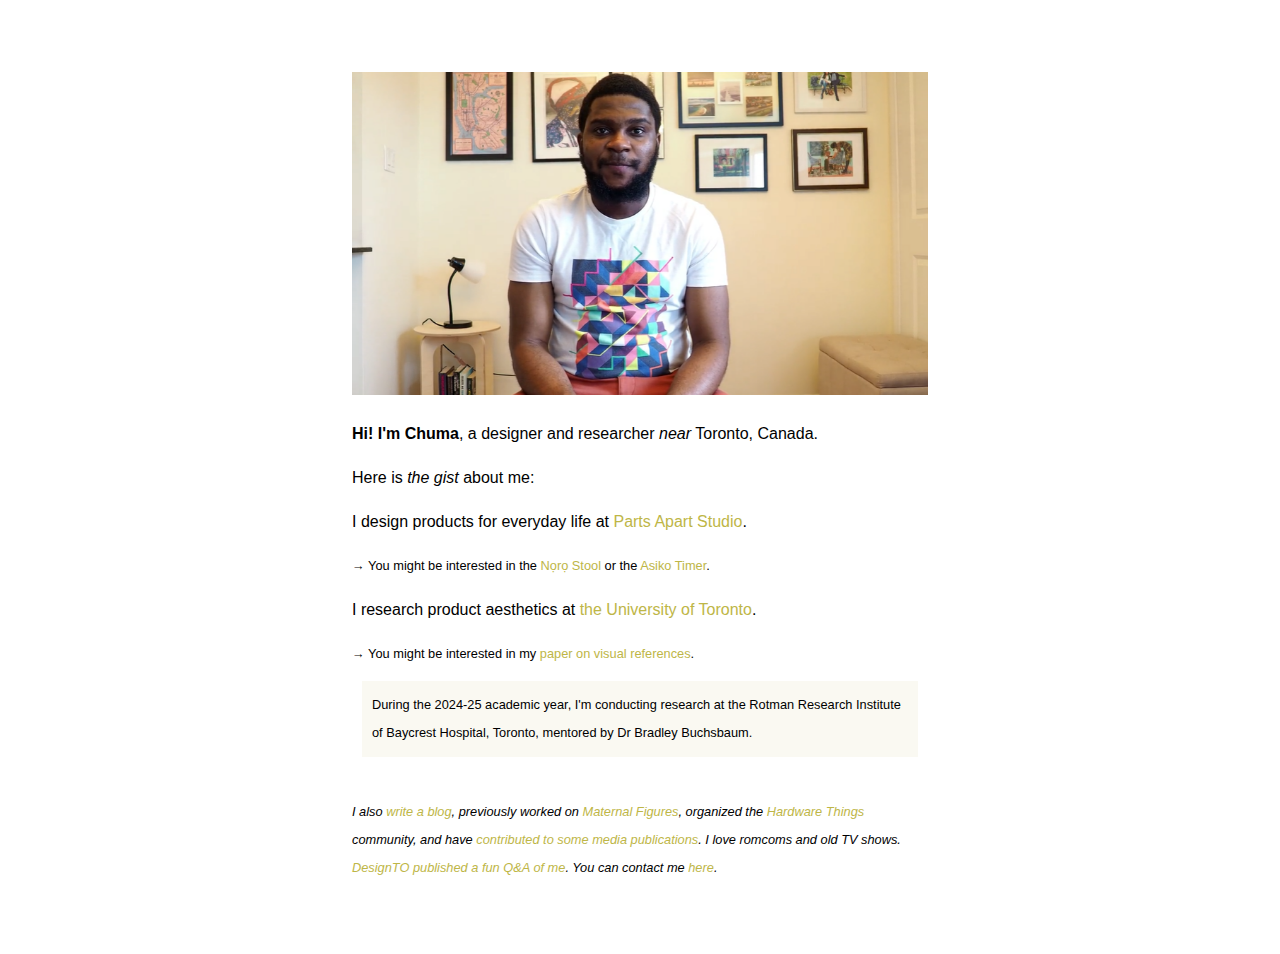
==== index.html @ e2caa061 "Update index.html" ====
<!DOCTYPE html>
<html>
<head>
<title>Chuma Asuzu</title>
<link rel="stylesheet" href="fab.css">
</head>
<body>
    <div id="all">
        <!-- <div class="bar">
            <img src="img/me.jpg" width="80%" height="auto" alt="my picture" />
        </div> -->
        <!-- <div class="details"> -->
            <p><img src="img/video-still.png" width="100%" height="auto" alt="A picture of me with Nọrọ in the corner." /></p>
            <p><span style="font-weight: bold">Hi! I'm Chuma</span>, a designer and researcher <span style="font-style: italic">near</span> Toronto, Canada.</p>
            <p>Here is <span style="font-style: italic">the gist</span> about me: </p> 
            	<p>I design products for everyday life at <a href="https://www.partsapart.net">Parts Apart Studio</a>.</p>
		<p class="indented">&rightarrow; You might be interested in the <a href="https://www.partsapart.net/noro">Nọrọ Stool</a> or the <a href="https://www.partsapart.net/asiko">Asiko Timer</a>.</p>
		<p>I research product aesthetics at <a href="https://readylab.mie.utoronto.ca">the University of Toronto</a>.</p>
		<p class="indented">&rightarrow; You might be interested in my <a href="https://www.cambridge.org/core/services/aop-cambridge-core/content/view/6CC0D593F496A8FC12613EC4A75B8F08/S2732527X23003589a.pdf/towards_a_better_understanding_of_the_influence_of_visual_references_on_consumer_aesthetic_perception.pdf">paper on visual references</a>.</p>
	    	<p class="indented" style="background-color: #faf9f2; padding: 10px; margin: 0px 10px 0px 10px">During the 2024-25 academic year, I'm conducting research at the Rotman Research Institute of Baycrest Hospital, Toronto, mentored by Dr Bradley Buchsbaum.</p>
	    	<!-- <p class="indented" style="background-color: #faf9f2; padding: 10px; margin: 0px 10px 0px 10px">This summer, I'm a visiting researcher at the Department of Marketing, Goethe University Frankfurt under the supervision of Prof Jan Landwehr.</p> -->
		<!-- <p>I organize a community called <a href="https://hardwarethings.org">Hardware Things</a>.</p>
		<p class="indented">&rightarrow; You might be interested in <a href="https://hardwarethings.org/super-display">Super Display</a> or <a href="https://hardwarethings.org/community">joining the Discord server</a>.</p> -->
        <br><p class="indented" style="font-style: italic">I also <a href="https://thelastonewastaken.tumblr.com">write a blog</a>, previously worked on <a href="https://maternalfigures.com">Maternal Figures</a>, organized the <a href="https://hardwarethings.org">Hardware Things</a> community, and have <a href="/essays">contributed to some media publications</a>. I love romcoms and old TV shows. <a href="https://designto.org/blog/artist-designer-spotlight-chuma-asuzu/">DesignTO published a fun Q&A of me</a>. You can contact me <a href="mailto:hello@chuma.design">here</a>.</p>
    </div>
</body>
</html>
---- fab.css ----
p.indented {
    /* text-indent: 50px; */
    font-size: 0.8em;
} 

html {
    width: 100%;
    font-family: "Segoe UI",Tahoma, Geneva, Verdana, sans-serif;
    font-size: 16px
}

body {
    width: 720px;
    /* height: 900px; */
    margin: 0 auto;
    line-height: 28px
    /* align-items: center; */
}

#all {
    /* width: 50%; */
    margin: 10%;
}

#all .bar {
    float: left;
    width: 20%; 
}

#all .details {
    float: left;
    overflow: auto;
    width: 60%;
}


@media only screen and (max-width: 900px) {
    body {
        width:90%;
    }
}
/* 
@media only screen and (max-width: 720px) {
    body {
        width:90%;
    }
}

@media only screen and (max-width: 600px) {
    body {
        width:90%;
    }
} */ 

a {
    color: #beb647;
    text-decoration: none;
}

a:hover {
    font-style: italic;
    text-decoration: underline;
}

h6 {
    text-decoration: none;
}

  table {
    /* font-family: Verdana; */
    font-size: 14px;
    border-collapse: collapse;
    /* width: 100%; */
  }
  
  td, th {
    padding: 10px;
    text-align: left;
    margin: 0;
  }
  
  tbody tr:nth-child(2n){
    background-color: #eee;
  }
  
  /* th {
    position: sticky;
    top: 0;
    background-color: #333;
    color: white;
  } */
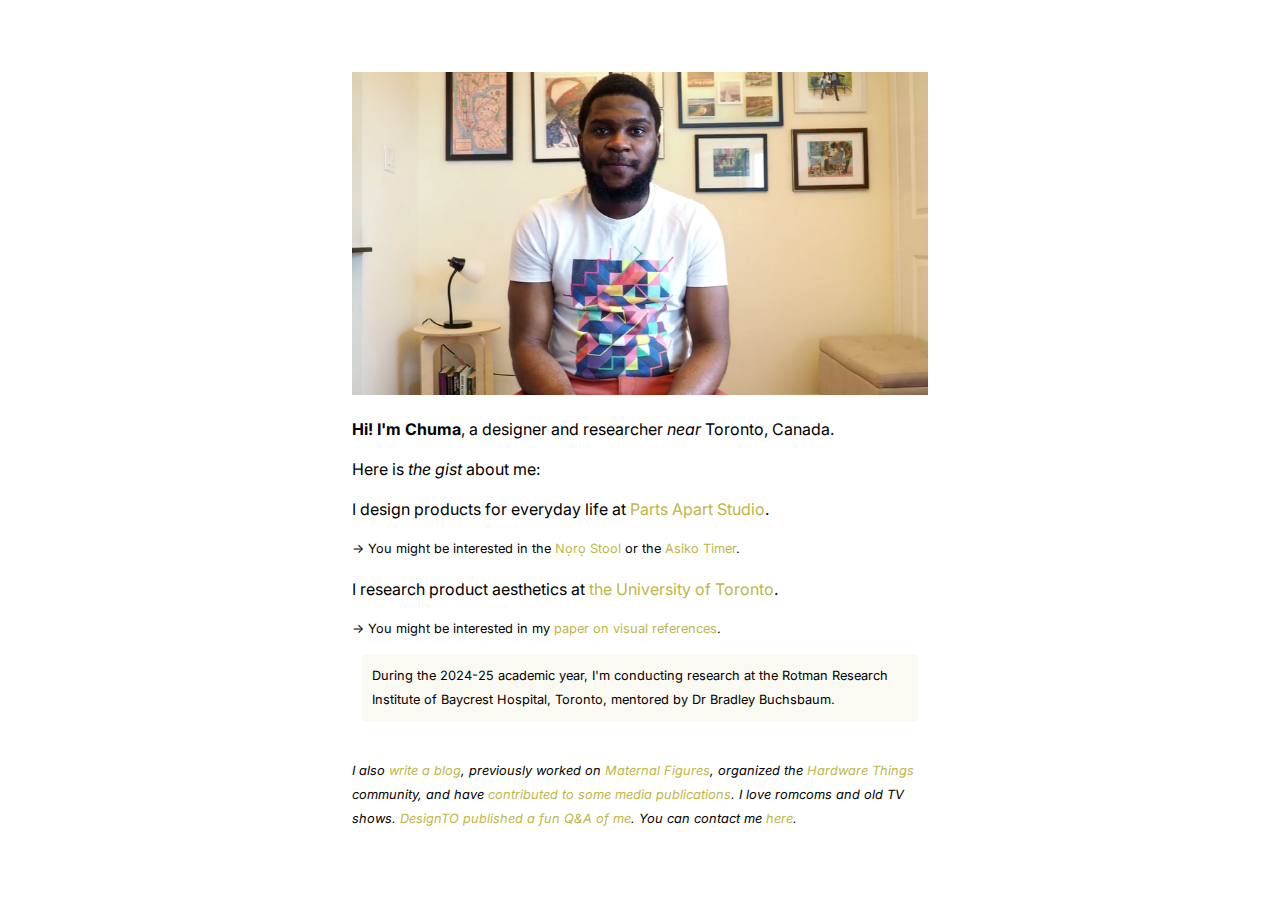
==== commit 9519899e: "Update index.html" ====
--- a/index.html
+++ b/index.html
@@ -1,8 +1,10 @@
 <!DOCTYPE html>
 <html>
 <head>
-<title>Chuma Asuzu</title>
-<link rel="stylesheet" href="fab.css">
+	<title>Chuma Asuzu</title>
+	<link rel="stylesheet" href="fab.css">
+	<link href='https://fonts.googleapis.com/css?family=Inter' rel='stylesheet'>
+	<meta name="viewport" content="width=device-width, initial-scale=1">
 </head>
 <body>
     <div id="all">
--- a/fab.css
+++ b/fab.css
@@ -5,16 +5,17 @@
 
 html {
     width: 100%;
-    font-family: "Segoe UI",Tahoma, Geneva, Verdana, sans-serif;
-    font-size: 16px
+    font-family: "Inter", "Segoe UI", Arial, Geneva, Verdana, sans-serif;
+    font-size: 16px;
 }
 
 body {
     width: 720px;
     /* height: 900px; */
     margin: 0 auto;
-    line-height: 28px
+    line-height: 24px;
     /* align-items: center; */
+    max-width: 100%;
 }
 
 #all {
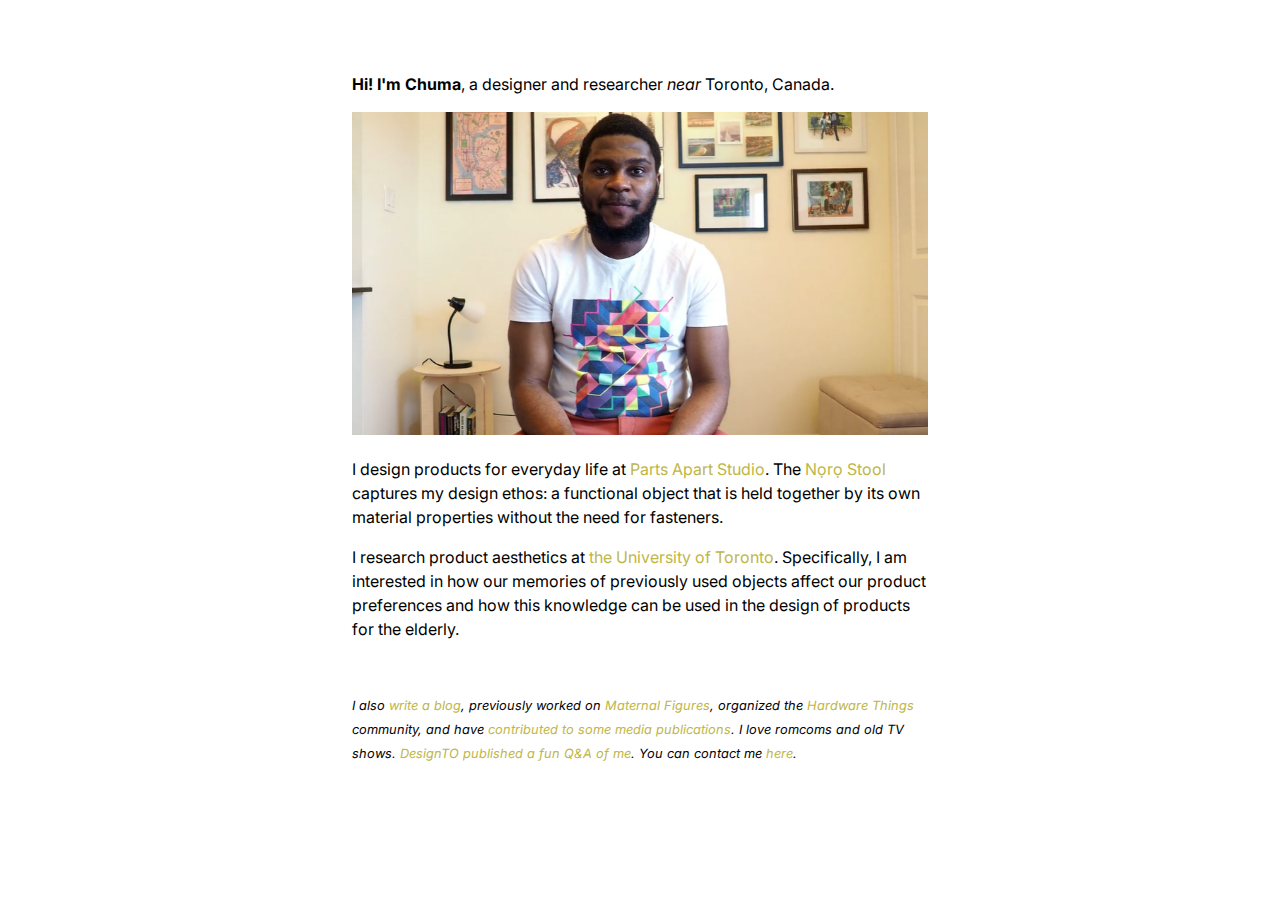
==== commit 0c349ab7: "Update index.html" ====
--- a/index.html
+++ b/index.html
@@ -12,14 +12,14 @@
             <img src="img/me.jpg" width="80%" height="auto" alt="my picture" />
         </div> -->
         <!-- <div class="details"> -->
-            <p><img src="img/video-still.png" width="100%" height="auto" alt="A picture of me with Nọrọ in the corner." /></p>
             <p><span style="font-weight: bold">Hi! I'm Chuma</span>, a designer and researcher <span style="font-style: italic">near</span> Toronto, Canada.</p>
-            <p>Here is <span style="font-style: italic">the gist</span> about me: </p> 
-            	<p>I design products for everyday life at <a href="https://www.partsapart.net">Parts Apart Studio</a>.</p>
-		<p class="indented">&rightarrow; You might be interested in the <a href="https://www.partsapart.net/noro">Nọrọ Stool</a> or the <a href="https://www.partsapart.net/asiko">Asiko Timer</a>.</p>
-		<p>I research product aesthetics at <a href="https://readylab.mie.utoronto.ca">the University of Toronto</a>.</p>
-		<p class="indented">&rightarrow; You might be interested in my <a href="https://www.cambridge.org/core/services/aop-cambridge-core/content/view/6CC0D593F496A8FC12613EC4A75B8F08/S2732527X23003589a.pdf/towards_a_better_understanding_of_the_influence_of_visual_references_on_consumer_aesthetic_perception.pdf">paper on visual references</a>.</p>
-	    	<p class="indented" style="background-color: #faf9f2; padding: 10px; margin: 0px 10px 0px 10px">During the 2024-25 academic year, I'm conducting research at the Rotman Research Institute of Baycrest Hospital, Toronto, mentored by Dr Bradley Buchsbaum.</p>
+	    <p><img src="img/video-still.png" width="100%" height="auto" alt="A picture of me with Nọrọ in the corner." /></p>
+            <!-- <p>Here is <span style="font-style: italic">the gist</span> about me: </p> -->
+            	<p>I design products for everyday life at <a href="https://www.partsapart.net">Parts Apart Studio</a>. The <a href="https://www.partsapart.net/noro">Nọrọ Stool</a> captures my design ethos: a functional object that is held together by its own material properties without the need for fasteners.</p>
+		<!-- <p class="indented">&rightarrow; You might be interested in the <a href="https://www.partsapart.net/noro">Nọrọ Stool</a> or the <a href="https://www.partsapart.net/asiko">Asiko Timer</a>.</p> -->
+		<p>I research product aesthetics at <a href="https://readylab.mie.utoronto.ca">the University of Toronto</a>. Specifically, I am interested in how our memories of previously used objects affect our product preferences and how this knowledge can be used in the design of products for the elderly.</p>
+		<!-- <p class="indented">&rightarrow; You might be interested in my <a href="https://www.cambridge.org/core/services/aop-cambridge-core/content/view/6CC0D593F496A8FC12613EC4A75B8F08/S2732527X23003589a.pdf/towards_a_better_understanding_of_the_influence_of_visual_references_on_consumer_aesthetic_perception.pdf">paper on visual references</a>.</p> -->
+	    	<!-- <p class="indented" style="background-color: #faf9f2; padding: 10px; margin: 0px 10px 0px 10px">During the 2024-25 academic year, I'm conducting research at the Rotman Research Institute of Baycrest Hospital, Toronto, mentored by Dr Bradley Buchsbaum.</p> -->
 	    	<!-- <p class="indented" style="background-color: #faf9f2; padding: 10px; margin: 0px 10px 0px 10px">This summer, I'm a visiting researcher at the Department of Marketing, Goethe University Frankfurt under the supervision of Prof Jan Landwehr.</p> -->
 		<!-- <p>I organize a community called <a href="https://hardwarethings.org">Hardware Things</a>.</p>
 		<p class="indented">&rightarrow; You might be interested in <a href="https://hardwarethings.org/super-display">Super Display</a> or <a href="https://hardwarethings.org/community">joining the Discord server</a>.</p> -->
--- a/fab.css
+++ b/fab.css
@@ -37,7 +37,7 @@
 
 @media only screen and (max-width: 900px) {
     body {
-        width:90%;
+        width:99%;
     }
 }
 /* 
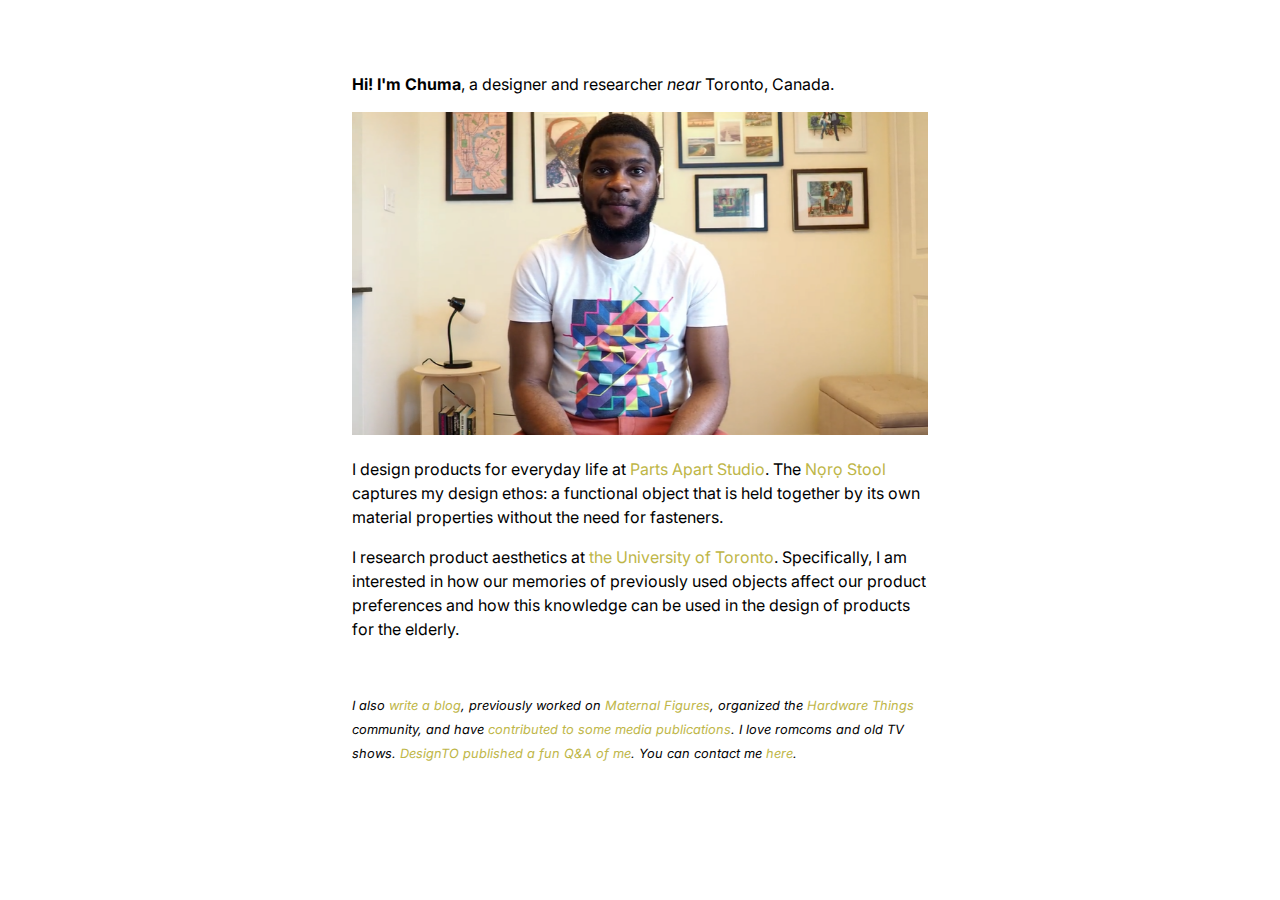
==== commit 2d85b058: "Update index.html" ====
--- a/index.html
+++ b/index.html
@@ -17,7 +17,7 @@
             <!-- <p>Here is <span style="font-style: italic">the gist</span> about me: </p> -->
             	<p>I design products for everyday life at <a href="https://www.partsapart.net">Parts Apart Studio</a>. The <a href="https://www.partsapart.net/noro">Nọrọ Stool</a> captures my design ethos: a functional object that is held together by its own material properties without the need for fasteners.</p>
 		<!-- <p class="indented">&rightarrow; You might be interested in the <a href="https://www.partsapart.net/noro">Nọrọ Stool</a> or the <a href="https://www.partsapart.net/asiko">Asiko Timer</a>.</p> -->
-		<p>I research product aesthetics at <a href="https://readylab.mie.utoronto.ca">the University of Toronto</a>. Specifically, I am interested in how our memories of previously used objects affect our product preferences and how this knowledge can be used in the design of products for the elderly.</p>
+		<p>I research product aesthetics at <a href="/research">the University of Toronto</a>. Specifically, I am interested in how our memories of previously used objects affect our product preferences and how this knowledge can be used in the design of products for the elderly.</p>
 		<!-- <p class="indented">&rightarrow; You might be interested in my <a href="https://www.cambridge.org/core/services/aop-cambridge-core/content/view/6CC0D593F496A8FC12613EC4A75B8F08/S2732527X23003589a.pdf/towards_a_better_understanding_of_the_influence_of_visual_references_on_consumer_aesthetic_perception.pdf">paper on visual references</a>.</p> -->
 	    	<!-- <p class="indented" style="background-color: #faf9f2; padding: 10px; margin: 0px 10px 0px 10px">During the 2024-25 academic year, I'm conducting research at the Rotman Research Institute of Baycrest Hospital, Toronto, mentored by Dr Bradley Buchsbaum.</p> -->
 	    	<!-- <p class="indented" style="background-color: #faf9f2; padding: 10px; margin: 0px 10px 0px 10px">This summer, I'm a visiting researcher at the Department of Marketing, Goethe University Frankfurt under the supervision of Prof Jan Landwehr.</p> -->
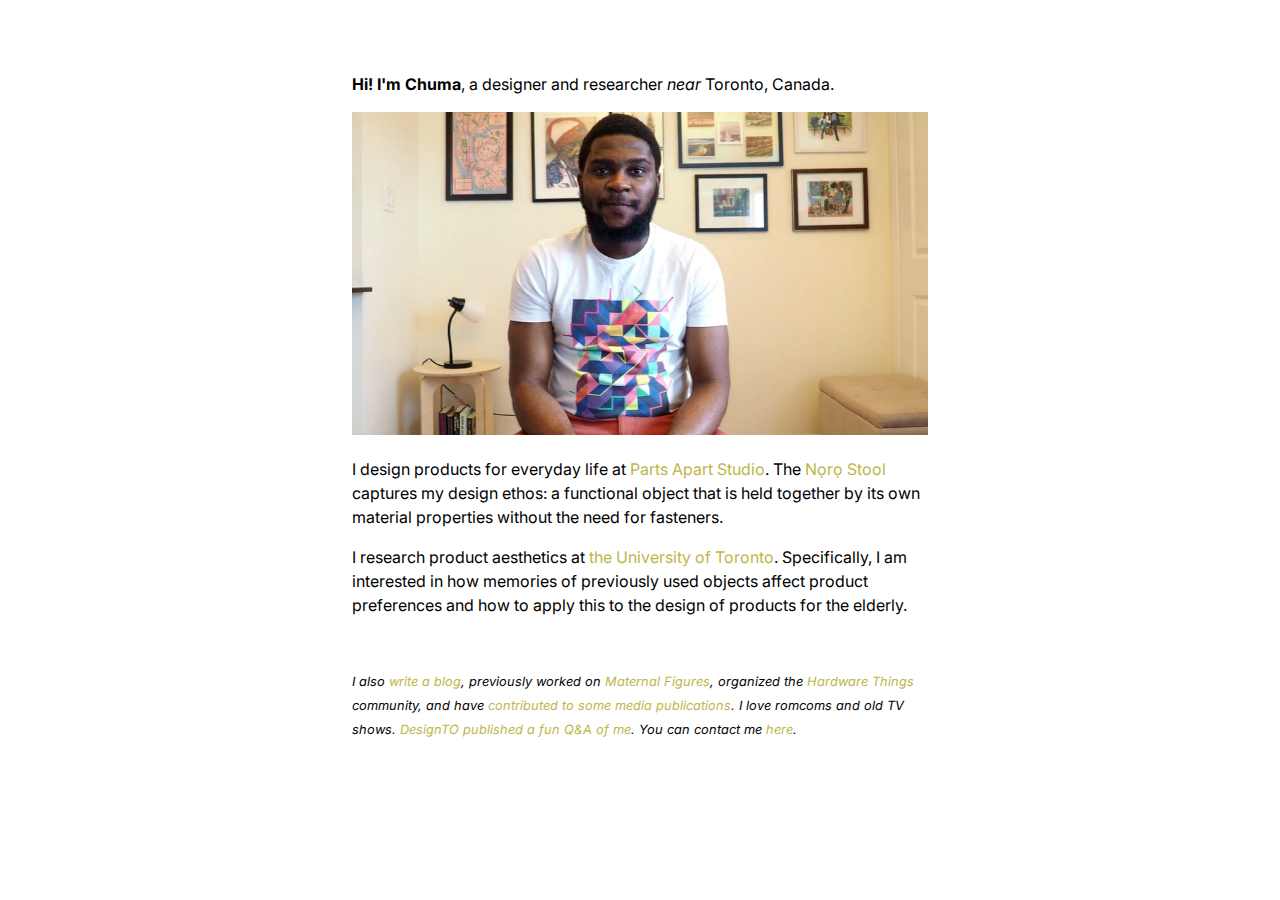
==== commit 9d989a92: "Update index.html" ====
--- a/index.html
+++ b/index.html
@@ -17,7 +17,7 @@
             <!-- <p>Here is <span style="font-style: italic">the gist</span> about me: </p> -->
             	<p>I design products for everyday life at <a href="https://www.partsapart.net">Parts Apart Studio</a>. The <a href="https://www.partsapart.net/noro">Nọrọ Stool</a> captures my design ethos: a functional object that is held together by its own material properties without the need for fasteners.</p>
 		<!-- <p class="indented">&rightarrow; You might be interested in the <a href="https://www.partsapart.net/noro">Nọrọ Stool</a> or the <a href="https://www.partsapart.net/asiko">Asiko Timer</a>.</p> -->
-		<p>I research product aesthetics at <a href="/research">the University of Toronto</a>. Specifically, I am interested in how our memories of previously used objects affect our product preferences and how this knowledge can be used in the design of products for the elderly.</p>
+		<p>I research product aesthetics at <a href="/research">the University of Toronto</a>. Specifically, I am interested in how memories of previously used objects affect product preferences and how to apply this to the design of products for the elderly.</p>
 		<!-- <p class="indented">&rightarrow; You might be interested in my <a href="https://www.cambridge.org/core/services/aop-cambridge-core/content/view/6CC0D593F496A8FC12613EC4A75B8F08/S2732527X23003589a.pdf/towards_a_better_understanding_of_the_influence_of_visual_references_on_consumer_aesthetic_perception.pdf">paper on visual references</a>.</p> -->
 	    	<!-- <p class="indented" style="background-color: #faf9f2; padding: 10px; margin: 0px 10px 0px 10px">During the 2024-25 academic year, I'm conducting research at the Rotman Research Institute of Baycrest Hospital, Toronto, mentored by Dr Bradley Buchsbaum.</p> -->
 	    	<!-- <p class="indented" style="background-color: #faf9f2; padding: 10px; margin: 0px 10px 0px 10px">This summer, I'm a visiting researcher at the Department of Marketing, Goethe University Frankfurt under the supervision of Prof Jan Landwehr.</p> -->
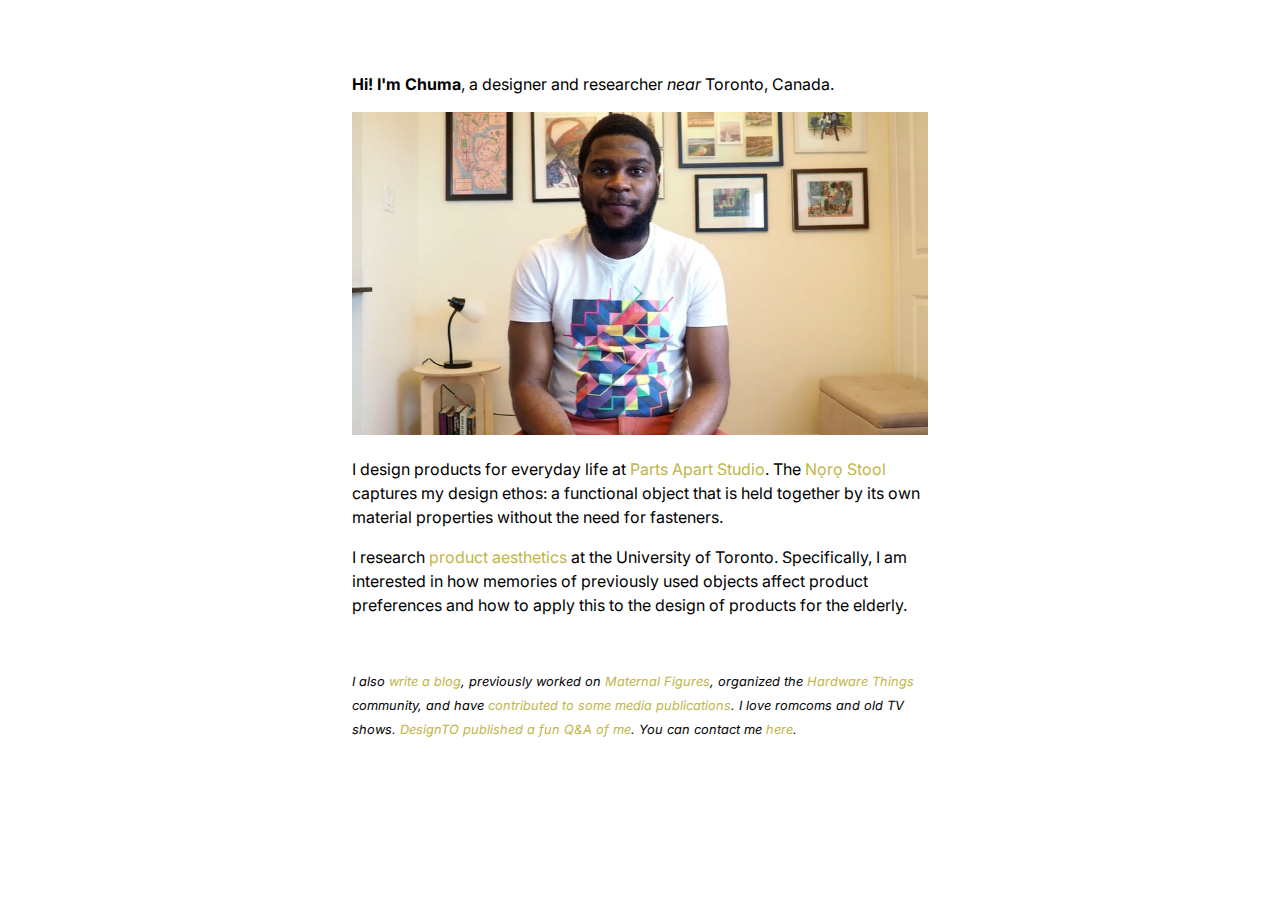
==== commit 3031a125: "Update index.html" ====
--- a/index.html
+++ b/index.html
@@ -17,7 +17,7 @@
             <!-- <p>Here is <span style="font-style: italic">the gist</span> about me: </p> -->
             	<p>I design products for everyday life at <a href="https://www.partsapart.net">Parts Apart Studio</a>. The <a href="https://www.partsapart.net/noro">Nọrọ Stool</a> captures my design ethos: a functional object that is held together by its own material properties without the need for fasteners.</p>
 		<!-- <p class="indented">&rightarrow; You might be interested in the <a href="https://www.partsapart.net/noro">Nọrọ Stool</a> or the <a href="https://www.partsapart.net/asiko">Asiko Timer</a>.</p> -->
-		<p>I research product aesthetics at <a href="/research">the University of Toronto</a>. Specifically, I am interested in how memories of previously used objects affect product preferences and how to apply this to the design of products for the elderly.</p>
+		<p>I research <a href="/research">product aesthetics</a> at the University of Toronto. Specifically, I am interested in how memories of previously used objects affect product preferences and how to apply this to the design of products for the elderly.</p>
 		<!-- <p class="indented">&rightarrow; You might be interested in my <a href="https://www.cambridge.org/core/services/aop-cambridge-core/content/view/6CC0D593F496A8FC12613EC4A75B8F08/S2732527X23003589a.pdf/towards_a_better_understanding_of_the_influence_of_visual_references_on_consumer_aesthetic_perception.pdf">paper on visual references</a>.</p> -->
 	    	<!-- <p class="indented" style="background-color: #faf9f2; padding: 10px; margin: 0px 10px 0px 10px">During the 2024-25 academic year, I'm conducting research at the Rotman Research Institute of Baycrest Hospital, Toronto, mentored by Dr Bradley Buchsbaum.</p> -->
 	    	<!-- <p class="indented" style="background-color: #faf9f2; padding: 10px; margin: 0px 10px 0px 10px">This summer, I'm a visiting researcher at the Department of Marketing, Goethe University Frankfurt under the supervision of Prof Jan Landwehr.</p> -->
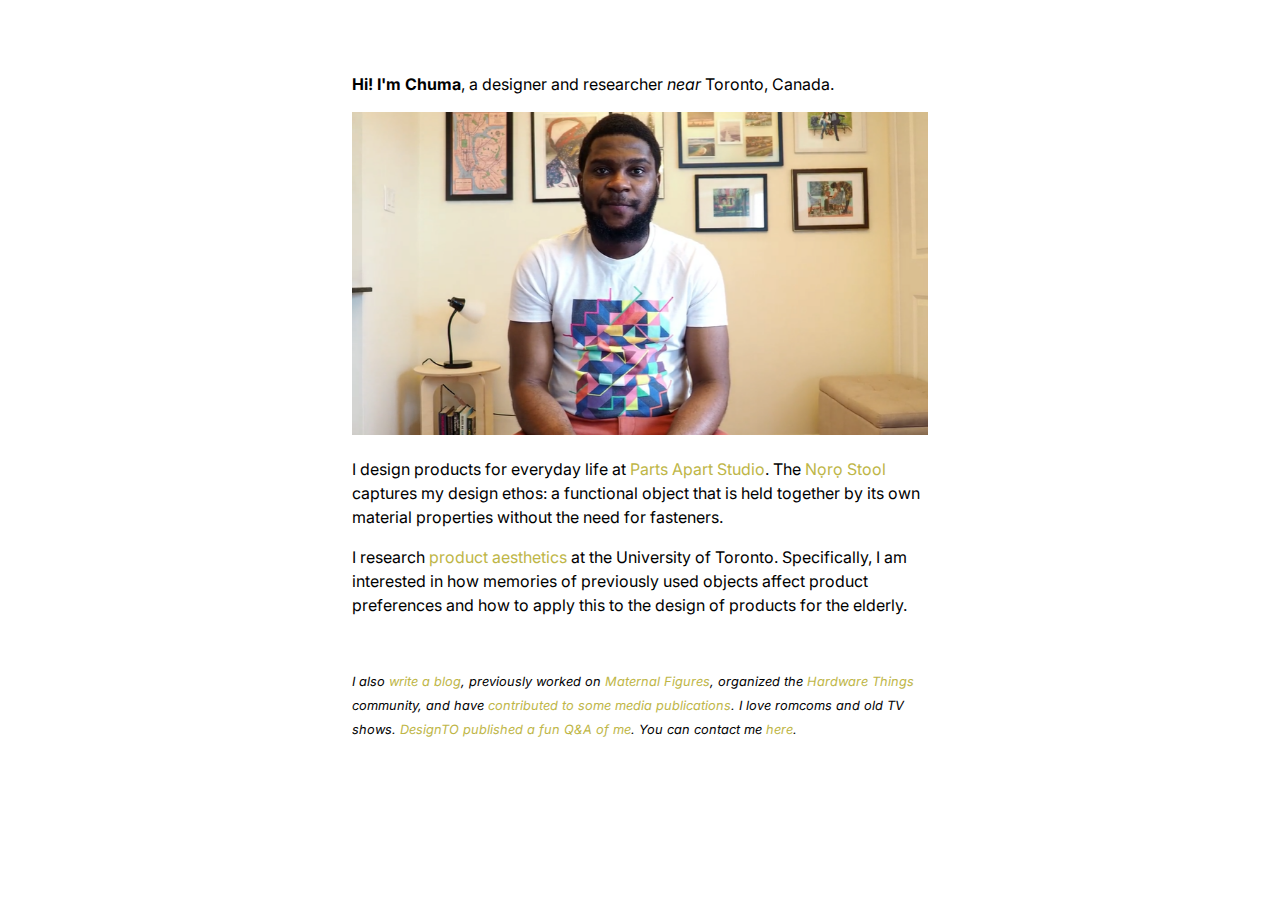
==== commit a112cb36: "Update index.html" ====
--- a/index.html
+++ b/index.html
@@ -1,7 +1,7 @@
 <!DOCTYPE html>
 <html>
 <head>
-	<title>Chuma Asuzu</title>
+	<title>Chukwuma Asuzu</title>
 	<link rel="stylesheet" href="fab.css">
 	<link href='https://fonts.googleapis.com/css?family=Inter' rel='stylesheet'>
 	<meta name="viewport" content="width=device-width, initial-scale=1">
